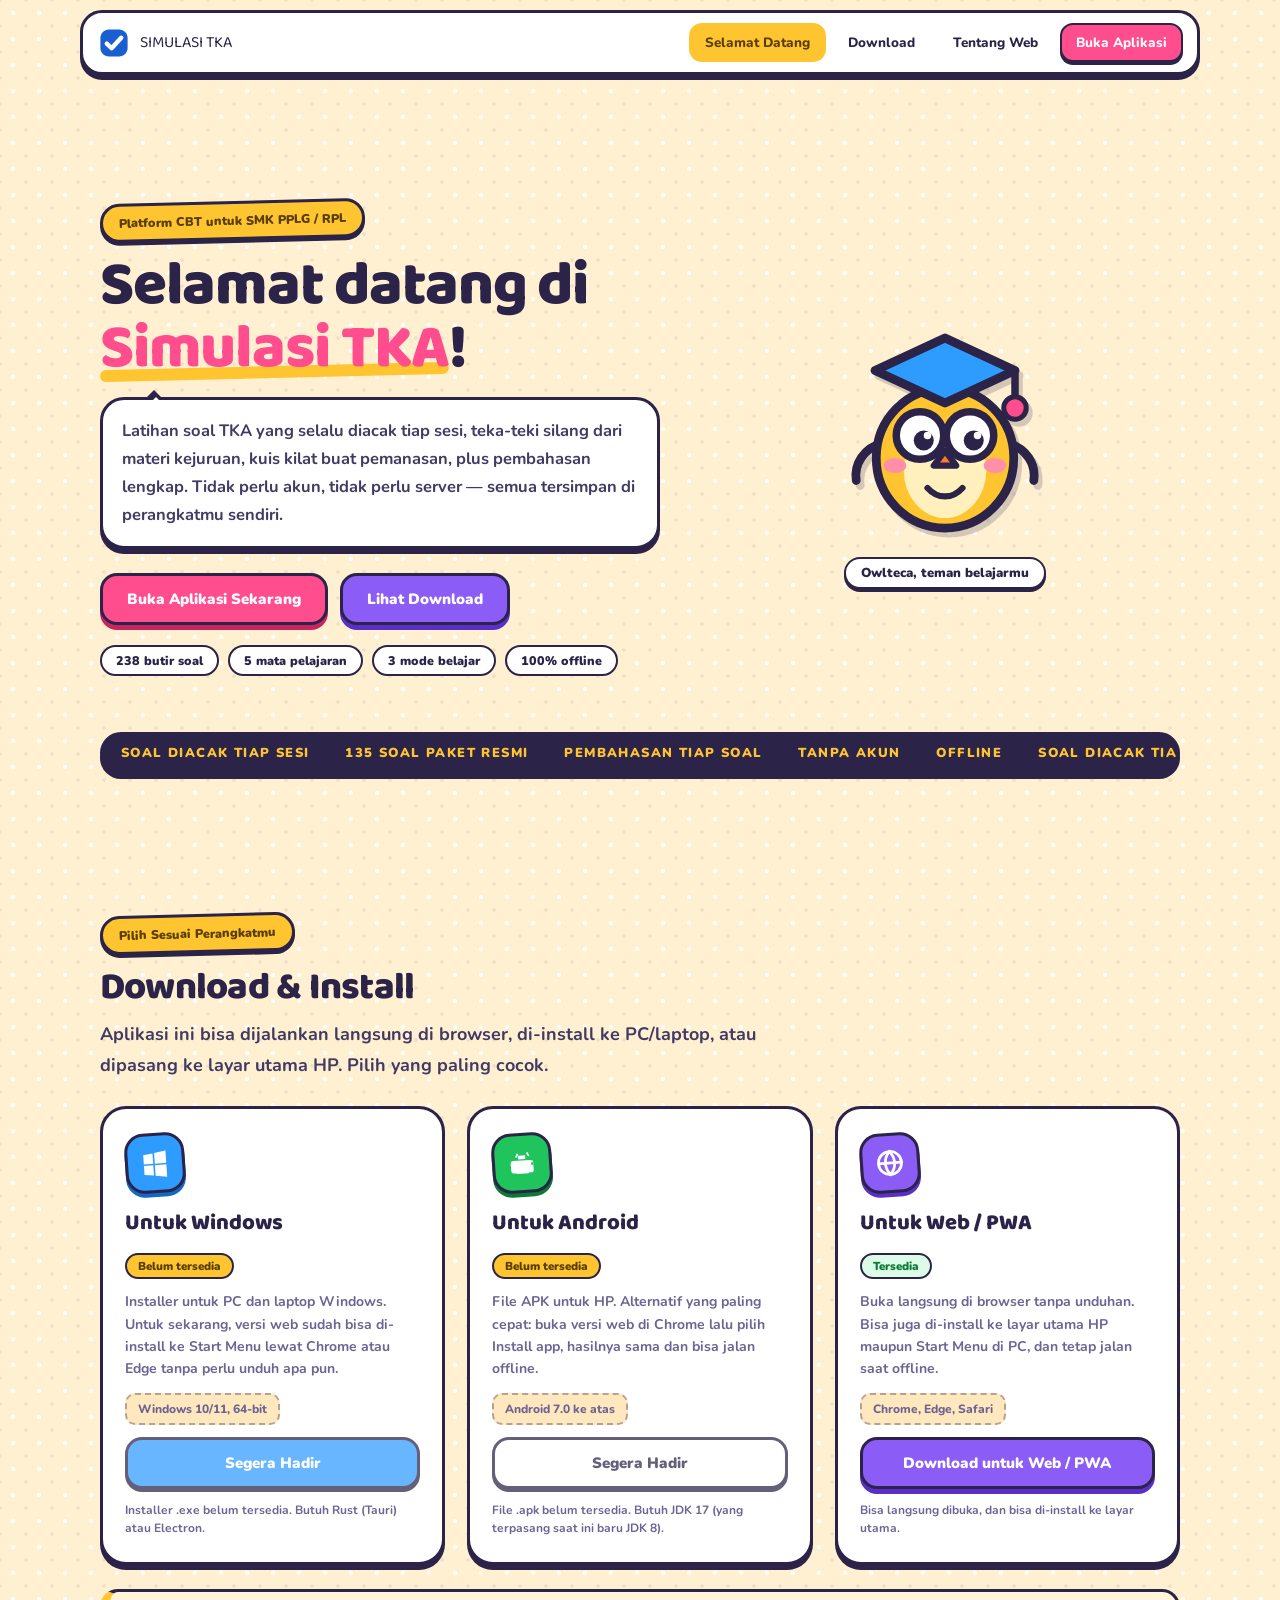
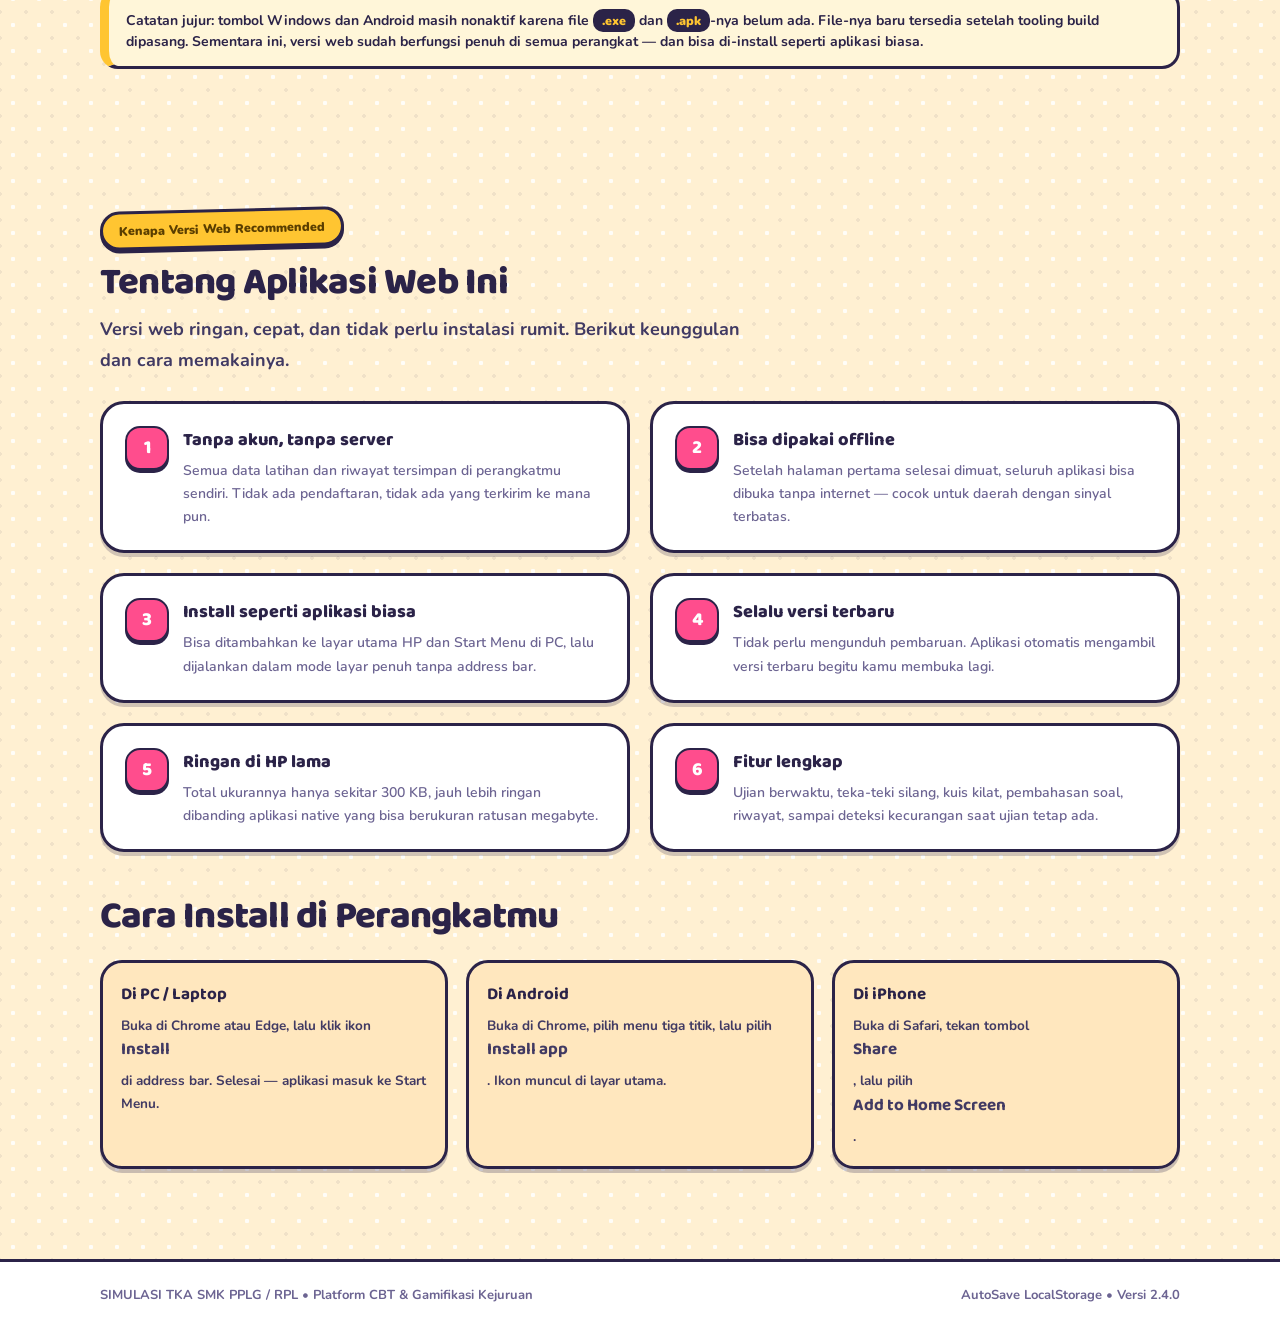
==== landing.html @ 2a210060 "Tambah landing page: selamat datang, download windows/android/web, penjelasan web" ====
<!DOCTYPE html>
<html lang="id">
<head>
<meta charset="UTF-8">
<meta name="viewport" content="width=device-width, initial-scale=1.0">
<title>Simulasi TKA — Download & Panduan</title>
<meta name="description" content="Simulasi TKA untuk siswa SMK PPLG/RPL. Jalankan di web, install ke PC/laptop, atau pasang di HP.">
<meta name="theme-color" content="#2B2348">
<link rel="icon" type="image/svg+xml" href="favicon.svg">
<link rel="apple-touch-icon" href="icons/apple-touch-icon.png">
<link rel="manifest" href="manifest.json">
<link rel="preconnect" href="https://fonts.googleapis.com">
<link rel="preconnect" href="https://fonts.gstatic.com" crossorigin>
<link href="https://fonts.googleapis.com/css2?family=Baloo+2:wght@500;600;700;800&family=Nunito:wght@400;600;700;800;900&display=swap" rel="stylesheet">
<style>
:root{
  --bg:#FFF0D2; --bg2:#FFE7BE; --card:#FFFFFF; --ink:#2B2348; --muted:#6C6492;
  --line:#2B2348; --accent:#FF4D8D; --accent-edge:#C72560;
  --purple:#8B5CF6; --purple-edge:#5A2FC7;
  --blue:#2E9BFF; --blue-edge:#1268C7;
  --green:#1FC45C; --green-edge:#0C7A34;
  --yellow:#FFC531; --yellow-deep:#E0A000; --yellow-ink:#5A3E00;
  --red:#FF4757; --red-edge:#C21B2C;
  --bw:3px; --radius:22px; --sh:0 5px 0 var(--ink);
  --font:'Nunito',system-ui,-apple-system,'Segoe UI',Roboto,Arial,sans-serif;
  --display:'Baloo 2','Nunito',system-ui,sans-serif;
}
*{box-sizing:border-box}
html{scroll-behavior:smooth;-webkit-text-size-adjust:100%}
body{
  margin:0;font-family:var(--font);color:var(--ink);overflow-x:hidden;
  background-color:var(--bg);
  background-image:radial-gradient(rgba(255,255,255,.85) 2px,transparent 2.4px),radial-gradient(rgba(43,35,72,.07) 1.6px,transparent 2px);
  background-size:26px 26px,26px 26px;background-position:0 0,13px 13px;
  -webkit-font-smoothing:antialiased;
}
img,svg{max-width:100%;height:auto}
a{color:inherit;text-decoration:none}
:focus-visible{outline:3px solid var(--accent);outline-offset:3px}

/* ===== NAV ===== */
.nav{position:sticky;top:0;z-index:60;padding:10px 16px 0}
.nav-in{max-width:1120px;margin:0 auto;background:var(--card);border:var(--bw) solid var(--ink);
  border-radius:22px;box-shadow:var(--sh);padding:10px 14px;display:flex;align-items:center;gap:12px}
.brand{display:flex;align-items:center;gap:9px;flex-weight:800;font-family:var(--display);font-size:16px}
.brand-mark{width:34px;height:34px;flex-shrink:0}
.nav-links{display:flex;gap:6px;margin-left:auto;flex-wrap:wrap}
.nav-links a{padding:8px 14px;border-radius:13px;font-size:13.5px;font-weight:800;border:2px solid transparent;transition:background .13s,transform .12s}
.nav-links a:hover{background:var(--bg2);transform:translateY(-2px)}
.nav-cta{background:var(--accent)!important;color:#fff;border-color:var(--ink)!important;box-shadow:0 3px 0 var(--ink)}
.nav-cta:active{transform:translateY(3px);box-shadow:none}

/* ===== SHARED ===== */
.wrap{max-width:1120px;margin:0 auto;padding:0 20px}
section{padding:70px 0}
.eyebrow{display:inline-flex;align-items:center;gap:8px;background:var(--yellow);border:var(--bw) solid var(--ink);
  color:var(--yellow-ink);border-radius:999px;padding:6px 16px;font-size:12.5px;font-weight:900;
  box-shadow:0 3px 0 var(--ink);transform:rotate(-1.4deg);margin:0 0 14px}
h1{font-family:var(--display);font-weight:800;font-size:clamp(36px,6.6vw,62px);line-height:1.02;margin:0 0 16px;letter-spacing:-.02em}
h2{font-family:var(--display);font-weight:800;font-size:clamp(26px,4.2vw,38px);margin:0 0 10px;letter-spacing:-.02em;line-height:1.1}
p{margin:0 0 14px;line-height:1.7}
.lede{font-size:clamp(15px,2vw,18px);font-weight:700;color:#413A63;max-width:60ch}
.btn{display:inline-flex;align-items:center;justify-content:center;gap:9px;border:var(--bw) solid var(--ink);
  background:var(--card);color:var(--ink);padding:13px 24px;border-radius:17px;font-weight:900;font-size:15px;
  cursor:pointer;box-shadow:var(--sh);transition:transform .1s,box-shadow .1s,background .13s;
  font-family:inherit;min-height:50px;text-align:center}
.btn:hover{transform:translateY(-2px) rotate(-.5deg)}
.btn:active{transform:translateY(4px);box-shadow:none}
.btn-primary{background:var(--accent);color:#fff;box-shadow:0 5px 0 var(--accent-edge)}
.btn-purple{background:var(--purple);color:#fff;box-shadow:0 5px 0 var(--purple-edge)}
.btn-blue{background:var(--blue);color:#fff;box-shadow:0 5px 0 var(--blue-edge)}

/* ===== 1. WELCOME ===== */
.hero{display:grid;grid-template-columns:minmax(0,1.1fr) minmax(0,.9fr);gap:34px;align-items:center;padding:56px 0 30px}
.hero h1 .mark{color:var(--accent);position:relative;display:inline-block}
.hero h1 .mark::after{content:"";position:absolute;left:0;right:0;bottom:.04em;height:.2em;
  background:var(--yellow);border-radius:999px;z-index:-1;transform:rotate(-1.4deg)}
.bubble{position:relative;background:var(--card);border:var(--bw) solid var(--ink);border-radius:24px;
  padding:17px 19px;box-shadow:var(--sh);max-width:56ch}
.bubble::before{content:"";position:absolute;left:42px;top:-19px;width:0;height:0;
  border:9px solid transparent;border-bottom-color:var(--ink)}
.bubble::after{content:"";position:absolute;left:46px;top:-10px;width:0;height:0;
  border:7px solid transparent;border-bottom-color:var(--card)}
.bubble p{margin:0;font-weight:700;color:#413A63;font-size:clamp(14.5px,1.9vw,16.5px)}
.hero-actions{display:flex;gap:12px;flex-wrap:wrap;margin-top:24px}
.chips{display:flex;gap:9px;flex-wrap:wrap;margin-top:20px}
.chip{font-size:12.5px;font-weight:900;border:2px solid var(--ink);background:var(--card);
  border-radius:999px;padding:5px 14px}
.mascot-box{display:flex;flex-direction:column;align-items:center;gap:6px}
.mascot{width:min(250px,72%);animation:floaty 4s ease-in-out infinite;filter:drop-shadow(4px 5px 0 rgba(43,35,72,.2))}
.mascot svg{width:100%;height:auto;display:block}
.mascot-tag{background:var(--card);border:2px solid var(--ink);border-radius:999px;padding:5px 15px;
  font-weight:900;font-size:13px;box-shadow:0 3px 0 var(--ink)}
@keyframes floaty{0%,100%{transform:translateY(0) rotate(-2deg)}50%{transform:translateY(-12px) rotate(2deg)}}

.ticker{background:var(--ink);color:#fff;overflow:hidden;border:var(--bw) solid var(--ink);
  border-radius:999px;box-shadow:var(--sh);margin:26px 0 0}
.ticker-in{display:inline-flex;white-space:nowrap;padding:9px 0;animation:tick 32s linear infinite;
  font-size:13px;font-weight:900;letter-spacing:1.4px}
.ticker-in span{padding:0 18px;color:var(--yellow)}
@keyframes tick{to{transform:translateX(-50%)}}

/* ===== 2. DOWNLOAD ===== */
.dl-grid{display:grid;grid-template-columns:repeat(3,minmax(0,1fr));gap:22px;margin-top:26px}
.dl-card{background:var(--card);border:var(--bw) solid var(--ink);border-radius:26px;padding:24px 22px;
  box-shadow:var(--sh);display:flex;flex-direction:column;gap:12px;align-items:flex-start;
  transition:transform .18s,box-shadow .18s}
.dl-card:hover{transform:translateY(-5px);box-shadow:7px 10px 0 var(--ink)}
.dl-ico{width:60px;height:60px;border-radius:19px;display:flex;align-items:center;justify-content:center;
  border:var(--bw) solid var(--ink);box-shadow:0 4px 0 var(--ink);transform:rotate(-4deg);color:#fff}
.dl-ico.win{background:var(--blue);box-shadow:0 4px 0 var(--blue-edge)}
.dl-ico.and{background:var(--green);box-shadow:0 4px 0 var(--green-edge)}
.dl-ico.web{background:var(--purple);box-shadow:0 4px 0 var(--purple-edge)}
.dl-card h3{font-family:var(--display);font-weight:800;font-size:22px;margin:0}
.dl-card .desc{margin:0;color:var(--muted);font-size:14px;font-weight:700;line-height:1.6;flex:1}
.req{font-size:12px;font-weight:800;color:var(--muted);background:var(--bg2);border-radius:10px;
  padding:6px 11px;border:2px dashed rgba(43,35,72,.35)}
.dl-btn{width:100%}
.btn[disabled],.btn.is-soon{opacity:.72;cursor:not-allowed;box-shadow:0 3px 0 var(--ink);transform:none}
.btn[disabled]:active{transform:none;box-shadow:0 3px 0 var(--ink)}
.soon{display:inline-flex;align-items:center;gap:6px;background:var(--yellow);color:var(--yellow-ink);
  border:2px solid var(--ink);border-radius:999px;padding:3px 11px;font-size:11.5px;font-weight:900}
.dl-note{font-size:12px;color:var(--muted);font-weight:700;line-height:1.55;margin:0}
.dl-alert{background:#FFF6D9;border:var(--bw) solid var(--ink);border-left:9px solid var(--yellow);
  border-radius:18px;padding:15px 17px;margin-top:24px;font-weight:700;font-size:14px;box-shadow:var(--sh-sm)}

/* ===== 3. TENTANG WEB ===== */
.about-grid{display:grid;grid-template-columns:repeat(2,minmax(0,1fr));gap:20px;margin-top:26px}
.about-card{background:var(--card);border:var(--bw) solid var(--ink);border-radius:24px;padding:22px;
  box-shadow:0 4px 0 rgba(43,35,72,.22);display:flex;gap:14px;align-items:flex-start}
.about-num{width:44px;height:44px;flex-shrink:0;border-radius:15px;display:flex;align-items:center;
  justify-content:center;font-family:var(--display);font-weight:800;font-size:19px;color:#fff;
  background:var(--accent);border:2px solid var(--ink);box-shadow:0 3px 0 var(--ink)}
.about-card h4{font-family:var(--display);font-weight:800;font-size:18px;margin:0 0 5px}
.about-card p{margin:0;font-size:14px;color:var(--muted);font-weight:600;line-height:1.65}
.steps{display:grid;grid-template-columns:repeat(3,minmax(0,1fr));gap:18px;margin-top:22px}
.step{background:var(--bg2);border:var(--bw) solid var(--ink);border-radius:22px;padding:18px;
  box-shadow:0 4px 0 rgba(43,35,72,.25)}
.step b{display:block;font-family:var(--display);font-size:17px;margin-bottom:6px}
.step span{font-size:13.5px;font-weight:700;color:#413A63;line-height:1.6}
.kode{background:var(--ink);color:var(--yellow);border-radius:10px;padding:3px 9px;font-weight:900;
  font-size:12.5px;display:inline-block;margin-top:2px}

/* ===== FOOTER ===== */
footer{background:var(--card);border-top:var(--bw) solid var(--ink);margin-top:20px}
.foot-in{max-width:1120px;margin:0 auto;padding:24px 20px;display:flex;justify-content:space-between;
  gap:14px;flex-wrap:wrap;color:var(--muted);font-size:13px;font-weight:700}

/* ===== RESPONSIF ===== */
@media(max-width:900px){
  .hero{grid-template-columns:minmax(0,1fr);gap:26px;padding-top:34px}
  .dl-grid,.steps{grid-template-columns:minmax(0,1fr)}
  .about-grid{grid-template-columns:minmax(0,1fr)}
}
@media(max-width:640px){
  section{padding:44px 0}
  .wrap{padding:0 14px}
  .nav-in{padding:8px 10px;border-radius:18px;gap:8px}
  .brand{font-size:14px}
  .brand-mark{width:28px;height:28px}
  .nav-links{gap:4px;width:100%;margin-left:0}
  .nav-links a{padding:7px 11px;font-size:12.5px}
  h1{font-size:clamp(30px,9.5vw,40px)}
  .hero-actions .btn{flex:1 1 100%}
  .mascot{width:170px}
  .dl-card{padding:20px 18px}
  .foot-in{flex-direction:column;text-align:center;gap:6px}
}
@media(prefers-reduced-motion:reduce){
  *,*::before,*::after{animation-duration:.001ms!important;animation-iteration-count:1!important;
    transition-duration:.001ms!important;scroll-behavior:auto!important}
}
</style>
</head>
<body>

<nav class="nav">
  <div class="nav-in">
    <span class="brand">
      <svg class="brand-mark" viewBox="0 0 40 40" aria-hidden="true">
        <path d="M4 14C4 8.5 8.5 4 14 4H26C31.5 4 36 8.5 36 14V26C36 31.5 31.5 36 26 36H14C8.5 36 4 31.5 4 26Z" fill="#1a5fd0"/>
        <path d="M11.5 20.8L17.2 26.2L28.5 13.8" fill="none" stroke="#fff" stroke-width="5.2"
              stroke-linecap="round" stroke-linejoin="round"/>
      </svg>
      SIMULASI TKA
    </span>
    <div class="nav-links">
      <a href="#selamat-datang">Selamat Datang</a>
      <a href="#download">Download</a>
      <a href="#tentang">Tentang Web</a>
      <a href="index.html" class="nav-cta">Buka Aplikasi</a>
    </div>
  </div>
</nav>

<!-- ============ 1. SELAMAT DATANG ============ -->
<section id="selamat-datang">
  <div class="wrap">
    <div class="hero">
      <div>
        <p class="eyebrow">Platform CBT untuk SMK PPLG / RPL</p>
        <h1>Selamat datang di <span class="mark">Simulasi TKA</span>!</h1>
        <div class="bubble">
          <p>Latihan soal TKA yang selalu diacak tiap sesi, teka-teki silang dari materi
             kejuruan, kuis kilat buat pemanasan, plus pembahasan lengkap. Tidak perlu
             akun, tidak perlu server — semua tersimpan di perangkatmu sendiri.</p>
        </div>
        <div class="hero-actions">
          <a class="btn btn-primary" href="index.html">Buka Aplikasi Sekarang</a>
          <a class="btn btn-purple" href="#download">Lihat Download</a>
        </div>
        <div class="chips">
          <span class="chip">238 butir soal</span>
          <span class="chip">5 mata pelajaran</span>
          <span class="chip">3 mode belajar</span>
          <span class="chip">100% offline</span>
        </div>
      </div>
      <div class="mascot-box">
        <div class="mascot" aria-hidden="true">
          <svg viewBox="0 0 200 210" fill="none">
            <path d="M50 124c-15 4-23 17-21 30" stroke="#2B2348" stroke-width="7" stroke-linecap="round"/>
            <path d="M150 124c15 4 23 17 21 30" stroke="#2B2348" stroke-width="7" stroke-linecap="round"/>
            <ellipse cx="100" cy="136" rx="55" ry="56" fill="#FFC531" stroke="#2B2348" stroke-width="7"/>
            <ellipse cx="100" cy="146" rx="33" ry="38" fill="#FFF0BE"/>
            <circle cx="80" cy="118" r="19" fill="#fff" stroke="#2B2348" stroke-width="6"/>
            <circle cx="120" cy="118" r="19" fill="#fff" stroke="#2B2348" stroke-width="6"/>
            <circle cx="83" cy="122" r="8" fill="#2B2348"/>
            <circle cx="123" cy="122" r="8" fill="#2B2348"/>
            <circle cx="86" cy="118" r="3" fill="#fff"/>
            <circle cx="126" cy="118" r="3" fill="#fff"/>
            <ellipse cx="60" cy="142" rx="9" ry="6" fill="#FF8FA8"/>
            <ellipse cx="140" cy="142" rx="9" ry="6" fill="#FF8FA8"/>
            <path d="M100 130l-9 12h18z" fill="#FF7A29" stroke="#2B2348" stroke-width="5" stroke-linejoin="round"/>
            <path d="M86 160c8 9 20 9 28 0" stroke="#2B2348" stroke-width="5" stroke-linecap="round"/>
            <path d="M44 66 L100 40 L156 66 L100 92 Z" fill="#2E9BFF" stroke="#2B2348" stroke-width="7" stroke-linejoin="round"/>
            <path d="M156 66v22" stroke="#2B2348" stroke-width="6" stroke-linecap="round"/>
            <circle cx="156" cy="96" r="9" fill="#FF4D8D" stroke="#2B2348" stroke-width="4"/>
          </svg>
        </div>
        <span class="mascot-tag">Owlteca, teman belajarmu</span>
      </div>
    </div>
    <div class="ticker" aria-hidden="true">
      <div class="ticker-in">
        <span>SOAL DIACAK TIAP SESI</span><span>135 SOAL PAKET RESMI</span><span>PEMBAHASAN TIAP SOAL</span>
        <span>TANPA AKUN</span><span>OFFLINE</span>
        <span>SOAL DIACAK TIAP SESI</span><span>135 SOAL PAKET RESMI</span><span>PEMBAHASAN TIAP SOAL</span>
        <span>TANPA AKUN</span><span>OFFLINE</span>
      </div>
    </div>
  </div>
</section>

<!-- ============ 2. DOWNLOAD ============ -->
<section id="download">
  <div class="wrap">
    <p class="eyebrow">Pilih Sesuai Perangkatmu</p>
    <h2>Download &amp; Install</h2>
    <p class="lede">Aplikasi ini bisa dijalankan langsung di browser, di-install ke PC/laptop,
       atau dipasang ke layar utama HP. Pilih yang paling cocok.</p>

    <div class="dl-grid">

      <!-- WINDOWS -->
      <div class="dl-card">
        <div class="dl-ico win" aria-hidden="true">
          <svg viewBox="0 0 24 24" width="30" height="30" fill="currentColor">
            <path d="M3 5.2l7.5-1v8.3H3zM11.8 4l9.2-1.3v9.8h-9.2zM3 13.7h7.5V22L3 20.9zM11.8 13.7h9.2v9.9l-9.2-1.3z"/>
          </svg>
        </div>
        <h3>Untuk Windows</h3>
        <span class="soon">Belum tersedia</span>
        <p class="desc">Installer untuk PC dan laptop Windows. Untuk sekarang, versi web
           sudah bisa di-install ke Start Menu lewat Chrome atau Edge tanpa perlu unduh apa pun.</p>
        <span class="req" id="req-win">Windows 10/11, 64-bit</span>
        <button class="btn btn-blue dl-btn" data-target="windows" disabled>Segera Hadir</button>
        <p class="dl-note" id="note-win"></p>
      </div>

      <!-- ANDROID -->
      <div class="dl-card">
        <div class="dl-ico and" aria-hidden="true">
          <svg viewBox="0 0 24 24" width="30" height="30" fill="currentColor">
            <path d="M5 10h14a2 2 0 012 2v6a2 2 0 01-2 2H5a2 2 0 01-2-2v-6a2 2 0 012-2zm-2.2 2h2v2h-2v-2zm18.4 0h-2v2h2v-2zM7 19h10v1.5H7zM8.3 4.2l-1.5 2.9 1.2.6 1.5-2.9zm7.4 0l1.5 2.9 1.2-.6-1.5-2.9zM9.5 6h5a.4.4 0 01.4.4V9H9.1V6.4c0-.2.2-.4.4-.4z"/>
          </svg>
        </div>
        <h3>Untuk Android</h3>
        <span class="soon">Belum tersedia</span>
        <p class="desc">File APK untuk HP. Alternatif yang paling cepat: buka versi web di
           Chrome lalu pilih <b>Install app</b>, hasilnya sama dan bisa jalan offline.</p>
        <span class="req" id="req-and">Android 7.0 ke atas</span>
        <button class="btn btn-green dl-btn" data-target="android" disabled>Segera Hadir</button>
        <p class="dl-note" id="note-and"></p>
      </div>

      <!-- WEB -->
      <div class="dl-card">
        <div class="dl-ico web" aria-hidden="true">
          <svg viewBox="0 0 24 24" width="30" height="30" fill="none" stroke="currentColor"
               stroke-width="2.2" stroke-linecap="round">
            <circle cx="12" cy="12" r="9.2"/>
            <path d="M2.8 12h18.4M12 2.8c2.4 2.6 3.7 5.7 3.7 9.2s-1.3 6.6-3.7 9.2c-2.4-2.6-3.7-5.7-3.7-9.2S9.6 5.4 12 2.8z"/>
          </svg>
        </div>
        <h3>Untuk Web / PWA</h3>
        <span class="badge-ok" style="background:#DCFCE7;color:#0C7A34;border:2px solid #2B2348;border-radius:999px;padding:3px 11px;font-size:11.5px;font-weight:900">Tersedia</span>
        <p class="desc">Buka langsung di browser tanpa unduhan. Bisa juga di-install ke
           layar utama HP maupun Start Menu di PC, dan tetap jalan saat offline.</p>
        <span class="req" id="req-web">Chrome, Edge, atau Safari</span>
        <a class="btn btn-purple dl-btn" href="index.html" id="btn-web" data-target="web">Buka Aplikasi Web</a>
        <p class="dl-note" id="note-web"></p>
      </div>

    </div>

    <div class="dl-alert">
      <b>Catatan jujur:</b> tombol Windows dan Android masih nonaktif karena file
      <span class="kode">.exe</span> dan <span class="kode">.apk</span>-nya belum ada.
      File-nya baru tersedia setelah tooling build dipasang. Sementara ini,
      <b>versi web sudah berfungsi penuh di semua perangkat</b> — dan bisa di-install
      seperti aplikasi biasa.
    </div>
  </div>
</section>

<!-- ============ 3. TENTANG WEB ============ -->
<section id="tentang">
  <div class="wrap">
    <p class="eyebrow">Kenapa Versi Web Recommended</p>
    <h2>Tentang Aplikasi Web Ini</h2>
    <p class="lede">Versi web ringan, cepat, dan tidak perlu instalasi rumit. Berikut
       keunggulan dan cara memakainya.</p>

    <div class="about-grid">
      <div class="about-card">
        <span class="about-num">1</span>
        <div>
          <h4>Tanpa akun, tanpa server</h4>
          <p>Semua data latihan dan riwayat tersimpan di perangkatmu sendiri. Tidak ada
             pendaftaran, tidak ada yang terkirim ke mana pun.</p>
        </div>
      </div>
      <div class="about-card">
        <span class="about-num">2</span>
        <div>
          <h4>Bisa dipakai offline</h4>
          <p>Setelah halaman pertama selesai dimuat, seluruh aplikasi bisa dibuka tanpa
             internet — cocok untuk daerah dengan sinyal terbatas.</p>
        </div>
      </div>
      <div class="about-card">
        <span class="about-num">3</span>
        <div>
          <h4>Install seperti aplikasi biasa</h4>
          <p>Bisa ditambahkan ke layar utama HP dan Start Menu di PC, lalu dijalankan
             dalam mode layar penuh tanpa address bar.</p>
        </div>
      </div>
      <div class="about-card">
        <span class="about-num">4</span>
        <div>
          <h4>Selalu versi terbaru</h4>
          <p>Tidak perlu mengunduh pembaruan. Aplikasi otomatis mengambil versi terbaru
             begitu kamu membuka lagi.</p>
        </div>
      </div>
      <div class="about-card">
        <span class="about-num">5</span>
        <div>
          <h4>Ringan di HP lama</h4>
          <p>Total ukurannya hanya sekitar 300 KB, jauh lebih ringan dibanding aplikasi
             native yang bisa berukuran ratusan megabyte.</p>
        </div>
      </div>
      <div class="about-card">
        <span class="about-num">6</span>
        <div>
          <h4>Fitur lengkap</h4>
          <p>Ujian berwaktu, teka-teki silang, kuis kilat, pembahasan soal, riwayat,
             sampai deteksi kecurangan saat ujian tetap ada.</p>
        </div>
      </div>
    </div>

    <h2 style="margin-top:44px">Cara Install di Perangkatmu</h2>
    <div class="steps">
      <div class="step">
        <b>Di PC / Laptop</b>
        <span>Buka di Chrome atau Edge, lalu klik ikon <b>Install</b> di address bar.
               Selesai — aplikasi masuk ke Start Menu.</span>
      </div>
      <div class="step">
        <b>Di Android</b>
        <span>Buka di Chrome, pilih menu tiga titik, lalu pilih
               <b>Install app</b>. Ikon muncul di layar utama.</span>
      </div>
      <div class="step">
        <b>Di iPhone</b>
        <span>Buka di Safari, tekan tombol <b>Share</b>, lalu pilih
               <b>Add to Home Screen</b>.</span>
      </div>
    </div>
  </div>
</section>

<footer>
  <div class="foot-in">
    <span>SIMULASI TKA SMK PPLG / RPL &bull; Platform CBT &amp; Gamifikasi Kejuruan</span>
    <span>AutoSave LocalStorage &bull; Versi 2.4.0</span>
  </div>
</footer>

<script>
/* Status tombol download diambil dari download.json supaya tidak pernah
   jadi tautan mati. Ubah "ready" jadi true ketika file .exe / .apk tersedia. */
(function(){
  var KEY = { windows:"win", android:"and", web:"web" };
  fetch("download.json", { cache:"no-store" })
    .then(function(r){ return r.json(); })
    .then(function(cfg){
      Object.keys(KEY).forEach(function(t){
        var info = (cfg.targets || {})[t];
        if(!info) return;
        var btn = document.querySelector('[data-target="' + t + '"]');
        var note = document.getElementById("note-" + KEY[t]);
        var req  = document.getElementById("req-" + KEY[t]);
        if(req && info.requirement) req.textContent = info.requirement;
        if(note && info.note) note.textContent = info.note;

        if(btn){
          if(info.ready && info.url){
            btn.disabled = false;
            btn.classList.remove("is-soon");
            btn.textContent = "Download untuk " + info.label;
            btn.setAttribute("data-href", info.url);
          }
        }
      });
    })
    .catch(function(){
      /* config tidak terbaca -> tombol web tetap jalan sebagai link biasa */
    });

  /* tombol yang punya URL download -> arahkan */
  document.querySelectorAll(".dl-btn").forEach(function(b){
    b.addEventListener("click", function(){
      var h = b.getAttribute("data-href");
      if(h){ location.href = h; }
    });
  });

  /* tandai section yang sedang terlihat */
  var links = document.querySelectorAll(".nav-links a[href^='#']");
  var secs = [].slice.call(document.querySelectorAll("section[id]"));
  if("IntersectionObserver" in window && secs.length){
    var io = new IntersectionObserver(function(entries){
      entries.forEach(function(e){
        if(!e.isIntersecting) return;
        links.forEach(function(a){
          var on = a.getAttribute("href") === "#" + e.target.id;
          a.style.background = on ? "var(--yellow)" : "";
          a.style.color = on ? "var(--yellow-ink)" : "";
        });
      });
    }, { rootMargin:"-45% 0px -45% 0px" });
    secs.forEach(function(s){ io.observe(s); });
  }
})();
</script>
</body>
</html>
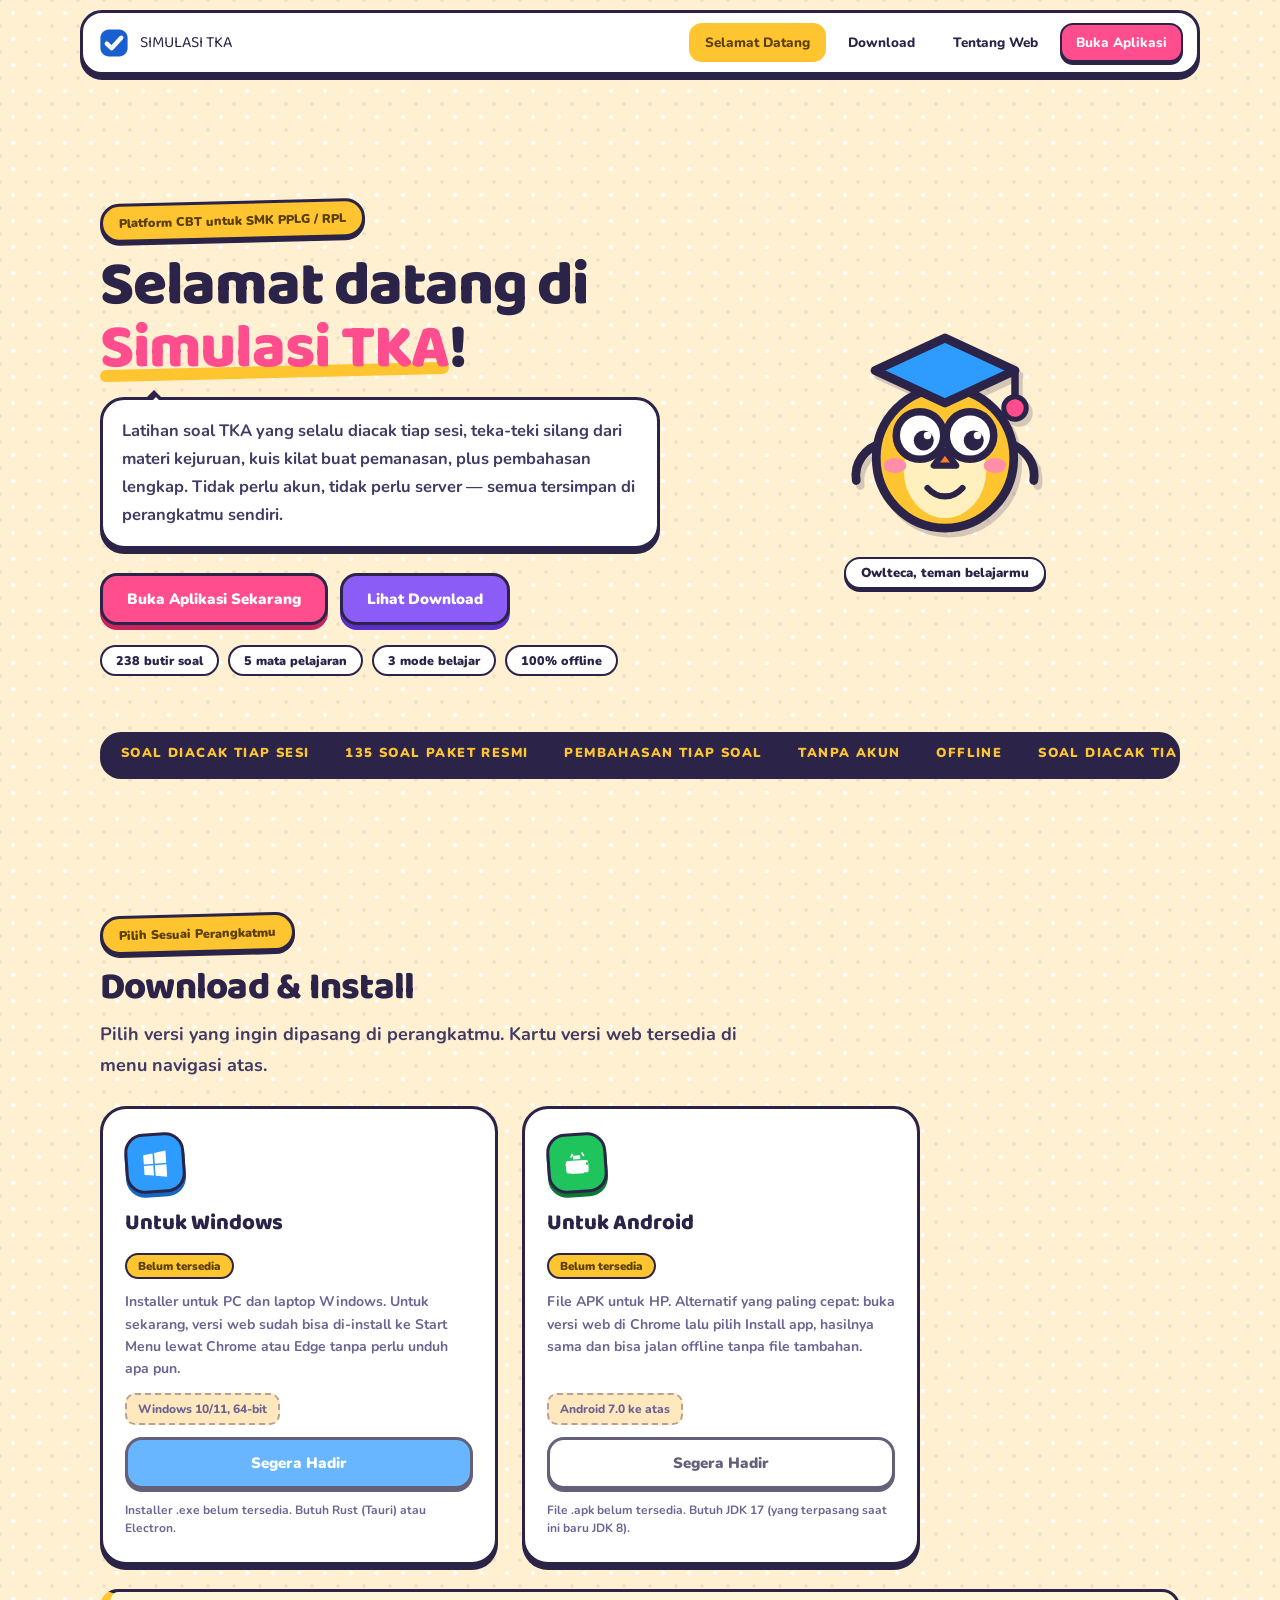
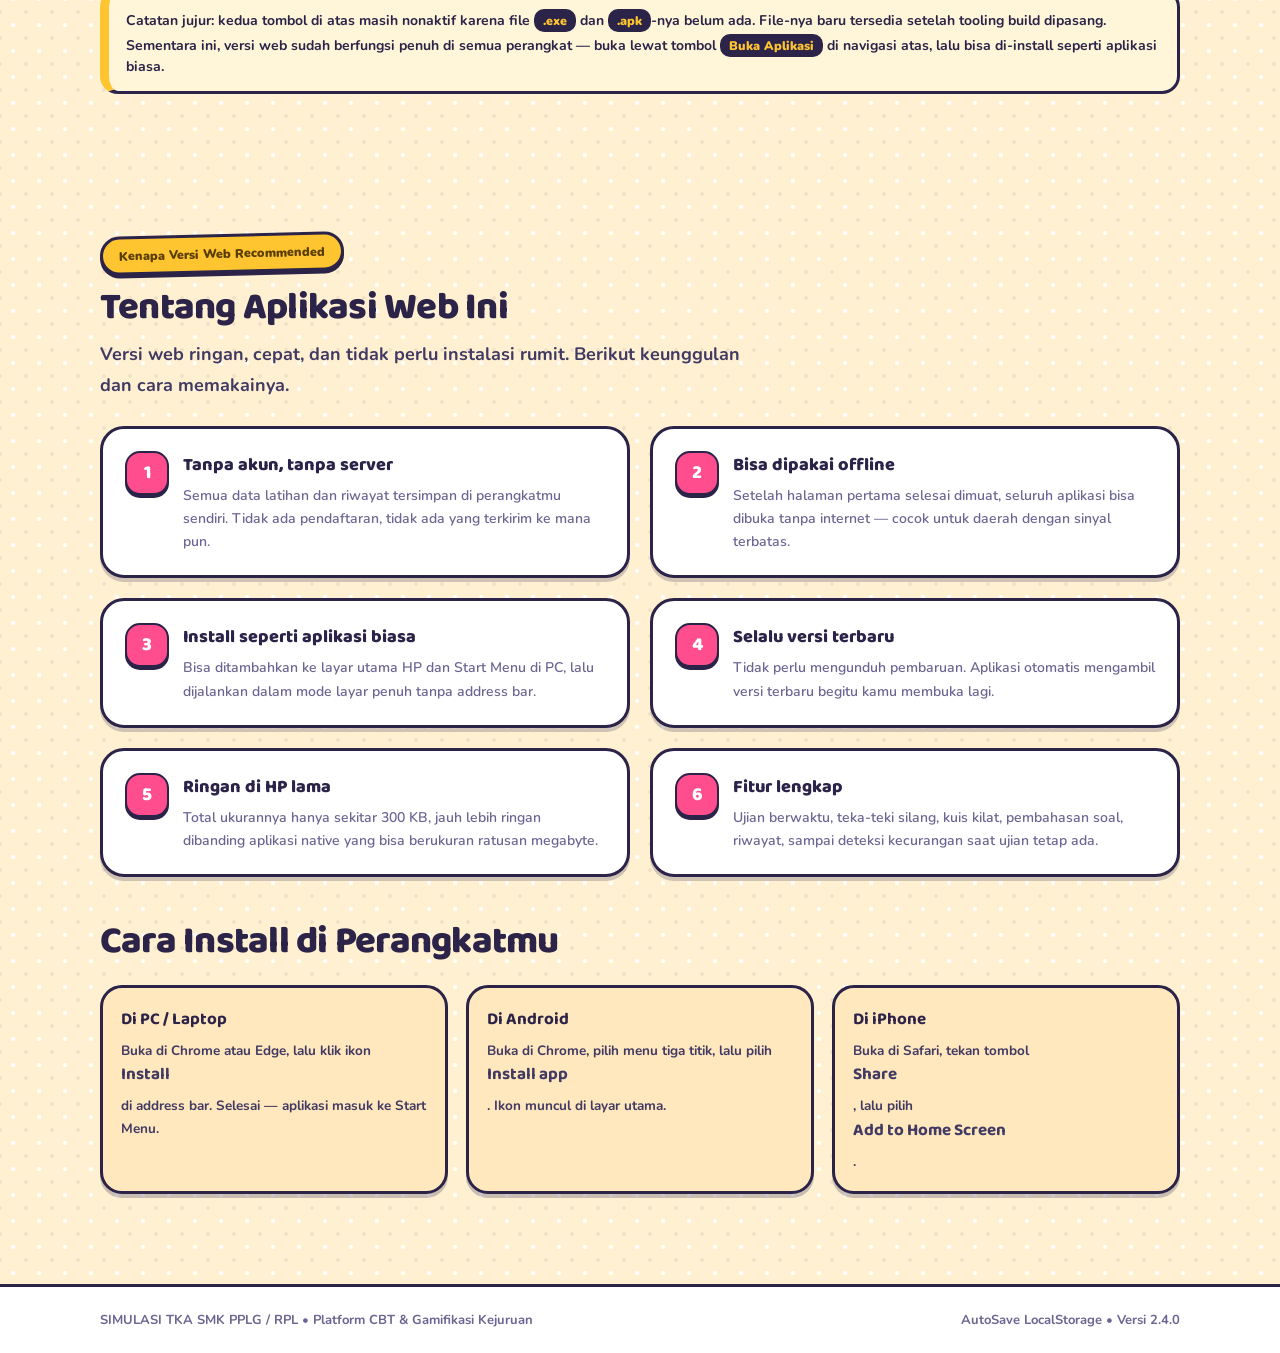
==== commit 2fc936e7: "Hapus kartu Untuk Web/PWA dari section download, sisa 2 kolom" ====
--- a/landing.html
+++ b/landing.html
@@ -101,7 +101,7 @@
 @keyframes tick{to{transform:translateX(-50%)}}
 
 /* ===== 2. DOWNLOAD ===== */
-.dl-grid{display:grid;grid-template-columns:repeat(3,minmax(0,1fr));gap:22px;margin-top:26px}
+.dl-grid{display:grid;grid-template-columns:repeat(2,minmax(0,1fr));gap:24px;margin-top:26px;max-width:820px}
 .dl-card{background:var(--card);border:var(--bw) solid var(--ink);border-radius:26px;padding:24px 22px;
   box-shadow:var(--sh);display:flex;flex-direction:column;gap:12px;align-items:flex-start;
   transition:transform .18s,box-shadow .18s}
@@ -257,8 +257,8 @@
   <div class="wrap">
     <p class="eyebrow">Pilih Sesuai Perangkatmu</p>
     <h2>Download &amp; Install</h2>
-    <p class="lede">Aplikasi ini bisa dijalankan langsung di browser, di-install ke PC/laptop,
-       atau dipasang ke layar utama HP. Pilih yang paling cocok.</p>
+    <p class="lede">Pilih versi yang ingin dipasang di perangkatmu. Kartu versi web
+       tersedia di menu navigasi atas.</p>
 
     <div class="dl-grid">
 
@@ -272,7 +272,8 @@
         <h3>Untuk Windows</h3>
         <span class="soon">Belum tersedia</span>
         <p class="desc">Installer untuk PC dan laptop Windows. Untuk sekarang, versi web
-           sudah bisa di-install ke Start Menu lewat Chrome atau Edge tanpa perlu unduh apa pun.</p>
+           sudah bisa di-install ke Start Menu lewat Chrome atau Edge tanpa perlu
+           unduh apa pun.</p>
         <span class="req" id="req-win">Windows 10/11, 64-bit</span>
         <button class="btn btn-blue dl-btn" data-target="windows" disabled>Segera Hadir</button>
         <p class="dl-note" id="note-win"></p>
@@ -288,37 +289,21 @@
         <h3>Untuk Android</h3>
         <span class="soon">Belum tersedia</span>
         <p class="desc">File APK untuk HP. Alternatif yang paling cepat: buka versi web di
-           Chrome lalu pilih <b>Install app</b>, hasilnya sama dan bisa jalan offline.</p>
+           Chrome lalu pilih <b>Install app</b>, hasilnya sama dan bisa jalan offline
+           tanpa file tambahan.</p>
         <span class="req" id="req-and">Android 7.0 ke atas</span>
         <button class="btn btn-green dl-btn" data-target="android" disabled>Segera Hadir</button>
         <p class="dl-note" id="note-and"></p>
       </div>
 
-      <!-- WEB -->
-      <div class="dl-card">
-        <div class="dl-ico web" aria-hidden="true">
-          <svg viewBox="0 0 24 24" width="30" height="30" fill="none" stroke="currentColor"
-               stroke-width="2.2" stroke-linecap="round">
-            <circle cx="12" cy="12" r="9.2"/>
-            <path d="M2.8 12h18.4M12 2.8c2.4 2.6 3.7 5.7 3.7 9.2s-1.3 6.6-3.7 9.2c-2.4-2.6-3.7-5.7-3.7-9.2S9.6 5.4 12 2.8z"/>
-          </svg>
-        </div>
-        <h3>Untuk Web / PWA</h3>
-        <span class="badge-ok" style="background:#DCFCE7;color:#0C7A34;border:2px solid #2B2348;border-radius:999px;padding:3px 11px;font-size:11.5px;font-weight:900">Tersedia</span>
-        <p class="desc">Buka langsung di browser tanpa unduhan. Bisa juga di-install ke
-           layar utama HP maupun Start Menu di PC, dan tetap jalan saat offline.</p>
-        <span class="req" id="req-web">Chrome, Edge, atau Safari</span>
-        <a class="btn btn-purple dl-btn" href="index.html" id="btn-web" data-target="web">Buka Aplikasi Web</a>
-        <p class="dl-note" id="note-web"></p>
-      </div>
-
-    </div>
+      </div>
 
     <div class="dl-alert">
-      <b>Catatan jujur:</b> tombol Windows dan Android masih nonaktif karena file
+      <b>Catatan jujur:</b> kedua tombol di atas masih nonaktif karena file
       <span class="kode">.exe</span> dan <span class="kode">.apk</span>-nya belum ada.
       File-nya baru tersedia setelah tooling build dipasang. Sementara ini,
-      <b>versi web sudah berfungsi penuh di semua perangkat</b> — dan bisa di-install
+      <b>versi web sudah berfungsi penuh di semua perangkat</b> — buka lewat tombol
+      <span class="kode">Buka Aplikasi</span> di navigasi atas, lalu bisa di-install
       seperti aplikasi biasa.
     </div>
   </div>
